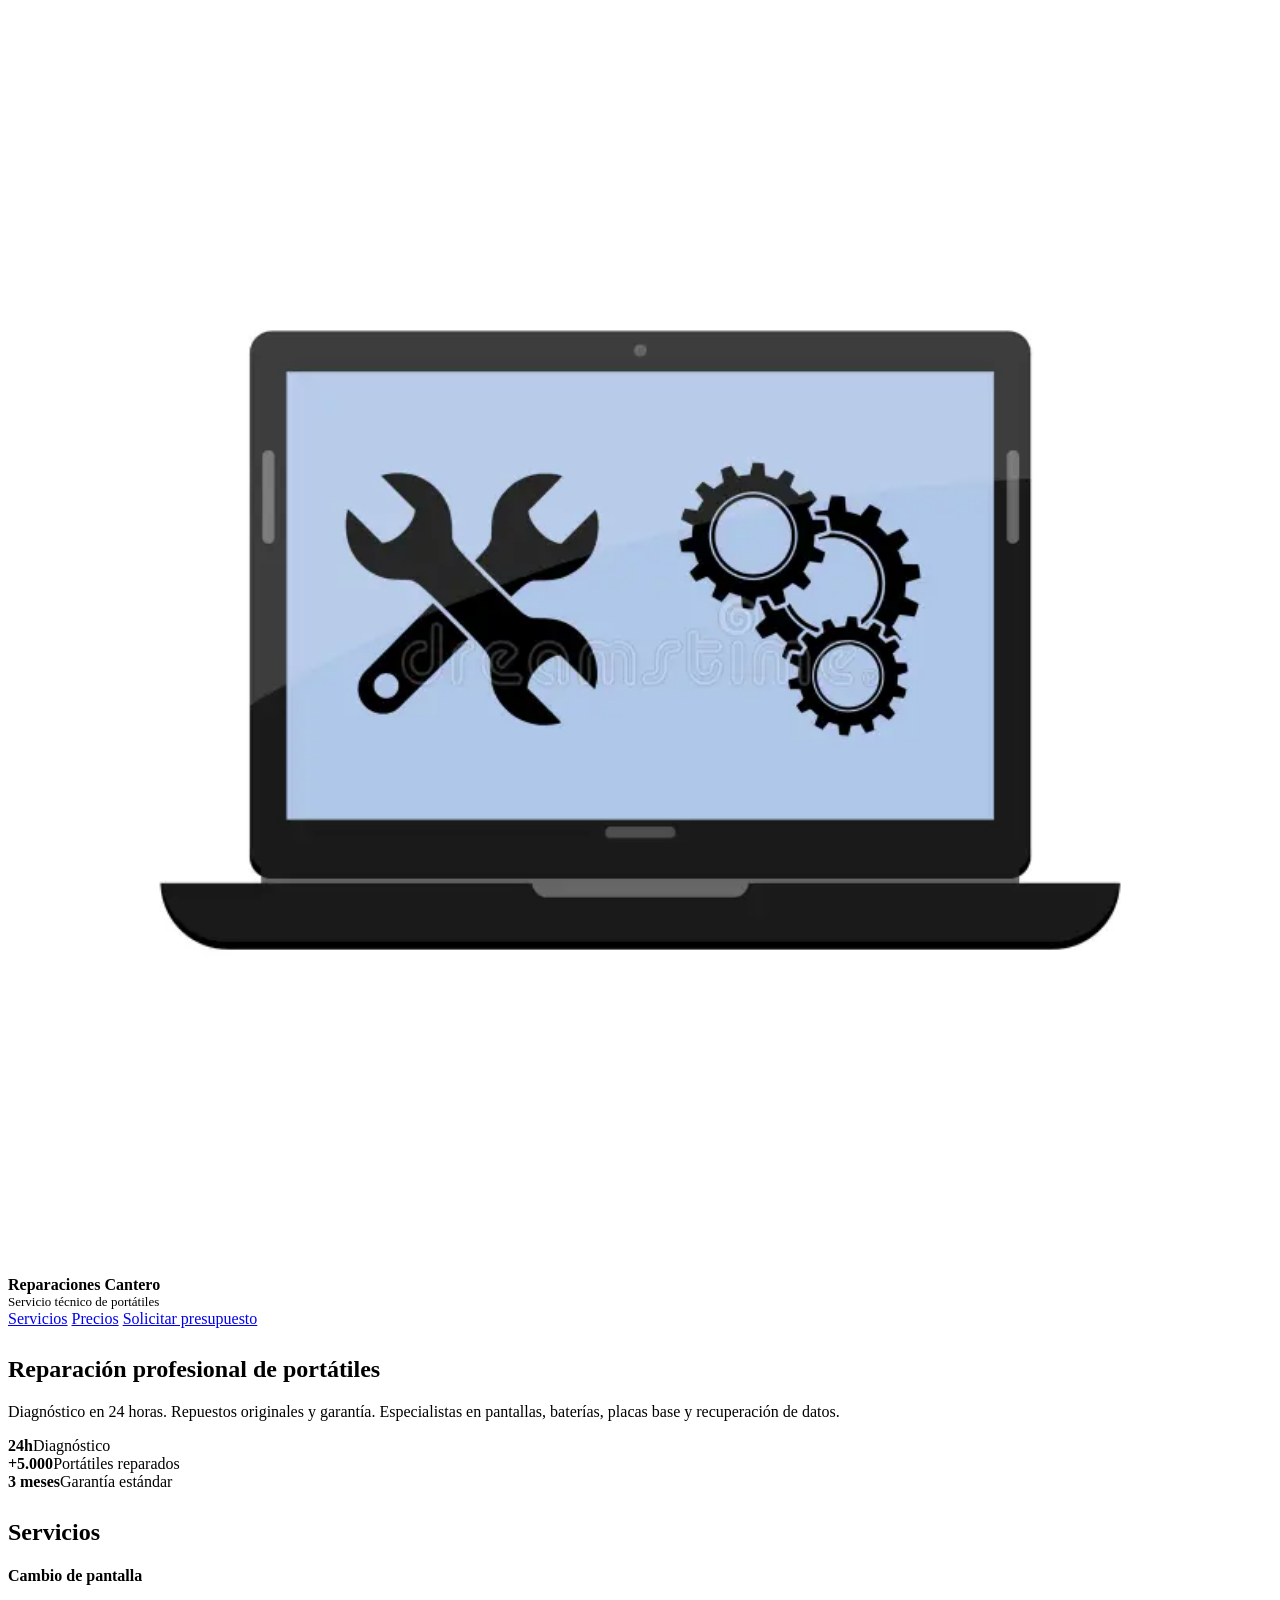
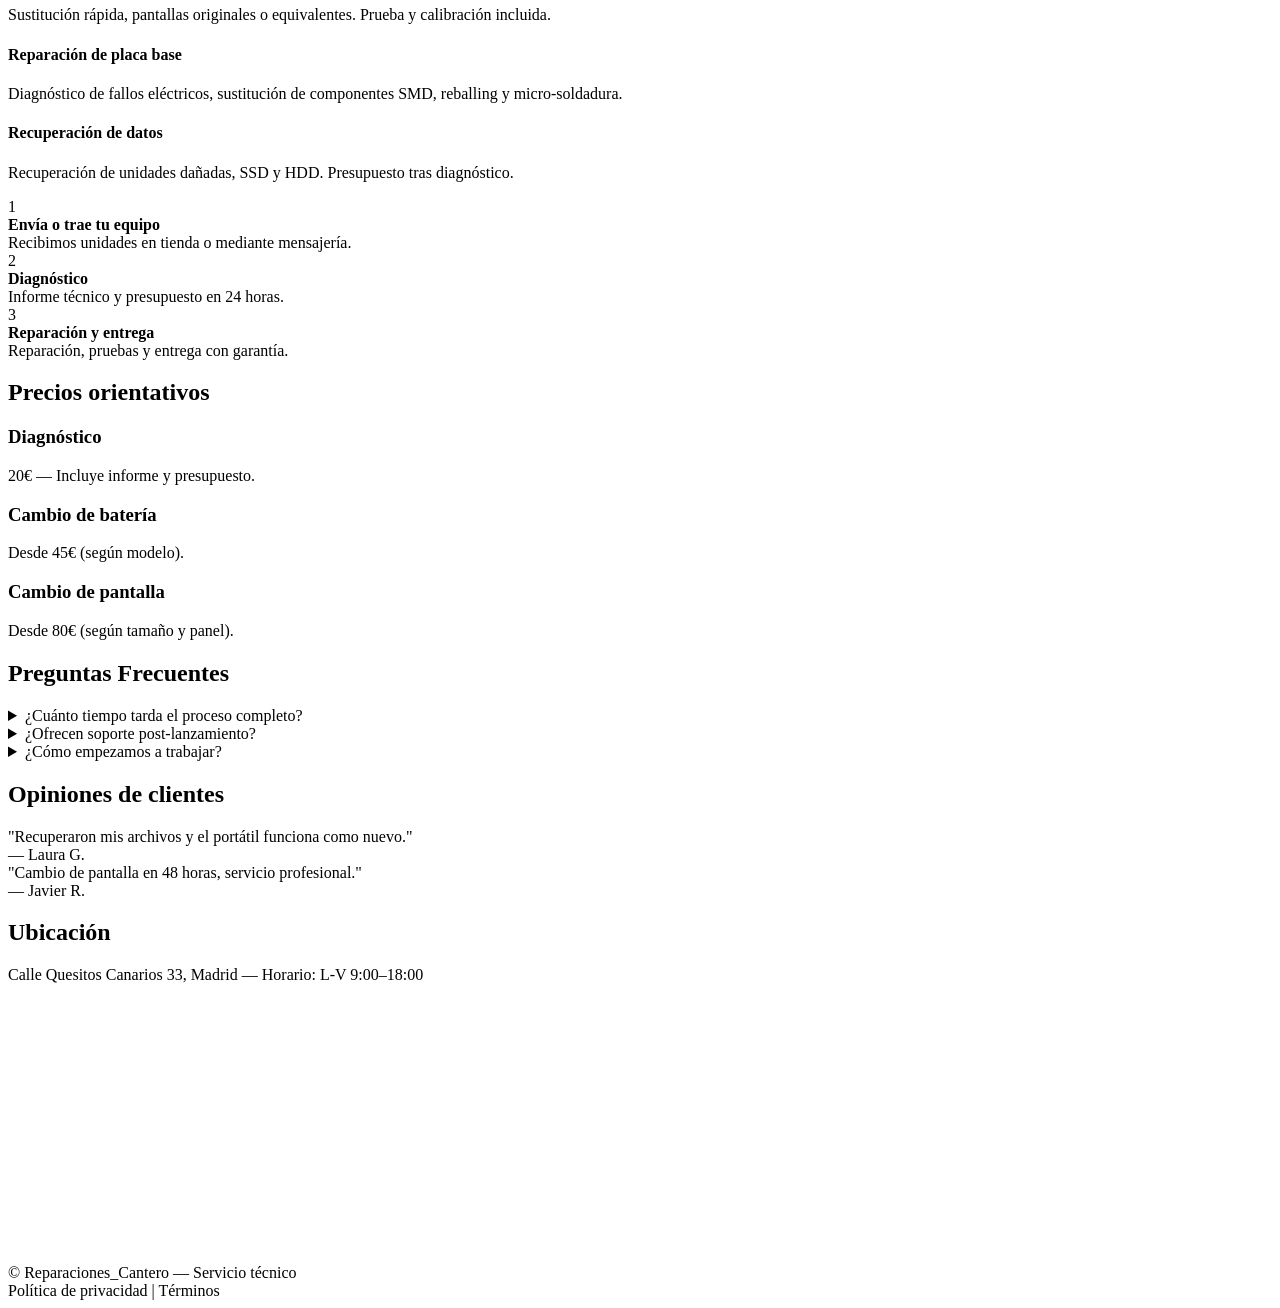
==== index.html @ b1fccd30 "Update index.html" ====
<!doctype html>
<html lang="es">
<head>
  <meta charset="utf-8">
  <meta name="viewport" content="width=device-width, initial-scale=1">

  <title>Reparación de Portátiles — Servicio Técnico</title>
  <meta name="description" content="Reparación profesional de portátiles: diagnóstico rápido, cambio de pantallas, baterías, discos y recuperación de datos.">


  <link rel="stylesheet" href="css/styles.css">

</head>
<body>
<div class="container">
<header>
  <div class="brand">
    <div class="logo">
        <img src="imagenes/reparación-de-portátiles.ico" alt="Logo de Reparaciones Cantero" style="width: 100%; height: 100%; object-fit: cover;">
    </div>
<div>
<div style="font-weight:700">Reparaciones Cantero</div>
<div class="muted" style="font-size:13px">Servicio técnico de portátiles</div>
</div>
</div>
<nav>
  <a href="#servicios">Servicios</a>
  <a href="#precios">Precios</a>
  <a class="primary" href="presupuesto.html">Solicitar presupuesto</a>
</nav>
</header>

<section style="margin-top:28px">
<div class="card">
<h1>Reparación profesional de portátiles</h1>
<p class="lead">Diagnóstico en 24 horas. Repuestos originales y garantía. Especialistas en pantallas, baterías, placas base y recuperación de datos.</p>

<div class="stats">
<div class="stat"><b>24h</b><span class="muted">Diagnóstico</span></div>
<div class="stat"><b>+5.000</b><span class="muted">Portátiles reparados</span></div>
<div class="stat"><b>3 meses</b><span class="muted">Garantía estándar</span></div>
</div>
<section style="margin-top:28px">
<h2 id="servicios">Servicios</h2>

<div class="services">
<div class="service">
<h4>Cambio de pantalla</h4>
<p class="muted">Sustitución rápida, pantallas originales o equivalentes. Prueba y calibración incluida.</p>
</div>
<div class="service">
<h4>Reparación de placa base</h4>
<p class="muted">Diagnóstico de fallos eléctricos, sustitución de componentes SMD, reballing y micro-soldadura.</p>
</div>
<div class="service">
<h4>Recuperación de datos</h4>
<p class="muted">Recuperación de unidades dañadas, SSD y HDD. Presupuesto tras diagnóstico.</p>
</div>
</div>

<div class="process">
<div class="step"><div class="num">1</div><div><b>Envía o trae tu equipo</b><div class="muted">Recibimos unidades en tienda o mediante mensajería.</div></div></div>
<div class="step"><div class="num">2</div><div><b>Diagnóstico</b><div class="muted">Informe técnico y presupuesto en 24 horas.</div></div></div>
<div class="step"><div class="num">3</div><div><b>Reparación y entrega</b><div class="muted">Reparación, pruebas y entrega con garantía.</div></div></div>
</div>

</div>
</section>

<section class="card" style="margin-top:18px">
<h2 id="precios">Precios orientativos</h2>
<div class="pricing">
<div class="price">
<h3>Diagnóstico</h3>
<div class="muted">20€ — Incluye informe y presupuesto.</div>
</div>
<div class="price">
<h3>Cambio de batería</h3>
<div class="muted">Desde 45€ (según modelo).</div>
</div>
<div class="price">
<h3>Cambio de pantalla</h3>
<div class="muted">Desde 80€ (según tamaño y panel).</div>
</div>
</div>
</section>

<section class="testimonials">
  <section class="faq-section">
    <div class="faq">
      <h2>Preguntas Frecuentes</h2>
      
      <div class="faq-grid">
        <details>
          <summary>¿Cuánto tiempo tarda el proceso completo?</summary>
          <div class="content">
            <p>Dependiendo de la complejidad, solemos entregar en un plazo de 2 a 4 semanas.</p>
          </div>
        </details>
  
        <details>
          <summary>¿Ofrecen soporte post-lanzamiento?</summary>
          <div class="content">
            <p>Sí, incluimos 30 días de soporte técnico gratuito para tu tranquilidad.</p>
          </div>
        </details>
  
        <details>
          <summary>¿Cómo empezamos a trabajar?</summary>
          <div class="content">
            <p>Solo tienes que rellenar el formulario de arriba y nos pondremos en contacto contigo en menos de 24 horas.</p>
          </div>
        </details>
      </div>
    </div>
  </section>

<div class="card">
<h2>Opiniones de clientes</h2>
<div class="item">"Recuperaron mis archivos y el portátil funciona como nuevo." <div class="muted">— Laura G.</div></div>
<div class="item">"Cambio de pantalla en 48 horas, servicio profesional." <div class="muted">— Javier R.</div></div>
</div>
</section>

<section class="card" style="margin-top:18px">
<h2>Ubicación</h2>
<p class="muted">Calle Quesitos Canarios 33, Madrid — Horario: L-V 9:00–18:00</p>
<div style="border-radius:10px;overflow:hidden;margin-top:10px">
<iframe title="mapa" src="https://www.google.com/maps/embed?pb=!1m18!1m12!1m3!1d3037.616616422791!2d-3.703790!3d40.416775!2m3!1f0!2f0!3f0!3m2!1i1024!2i768!4f13.1!3m3!1m2!1s0x0%3A0x0!2zNDDCsDI1JzAwLjQiTiAzwrA0MicyMC4xIlc!5e0!3m2!1ses!2ses!4v1620000000000!5m2!1ses!2ses" style="width:100%;height:260px;border:0" allowfullscreen="" loading="lazy"></iframe>
</div>
</section>

<footer>
<div>© Reparaciones_Cantero — Servicio técnico</div>
<div class="muted">Política de privacidad | Términos</div>
</footer>

</div>
</body>
</html>
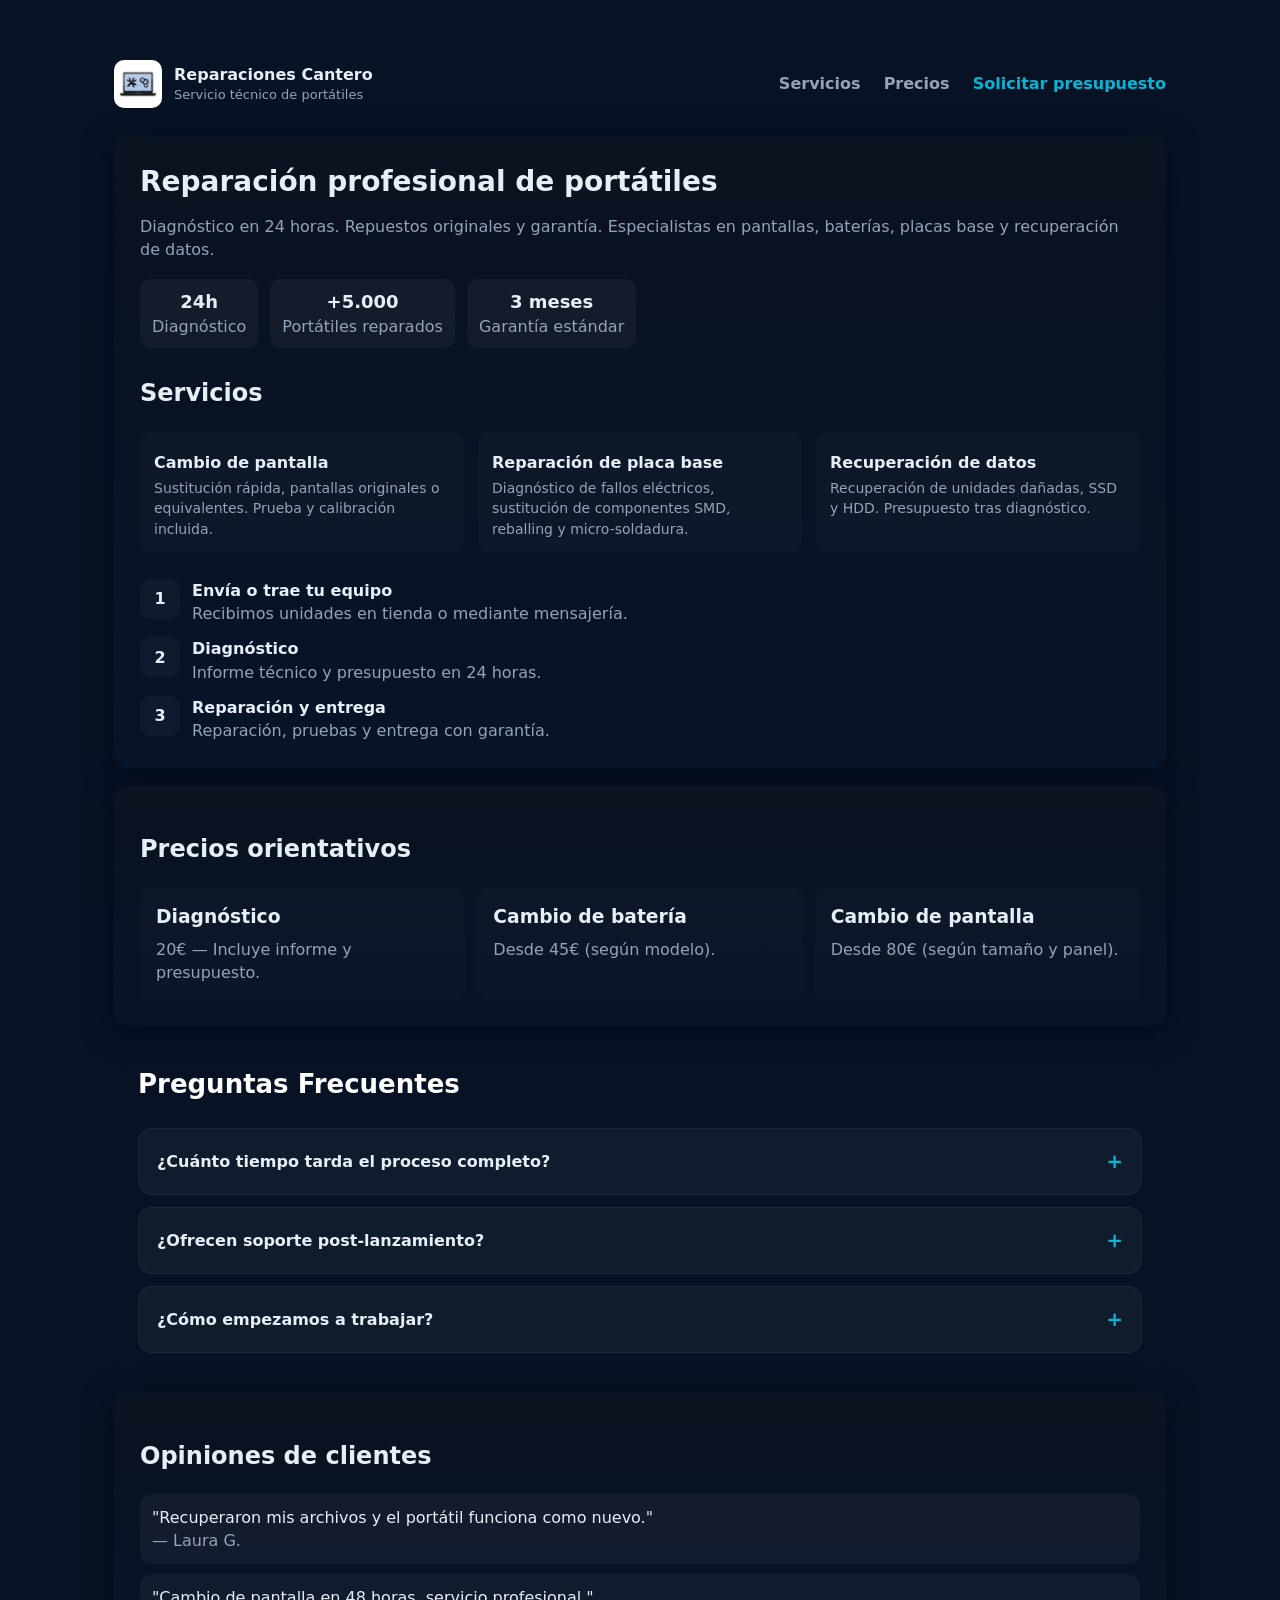
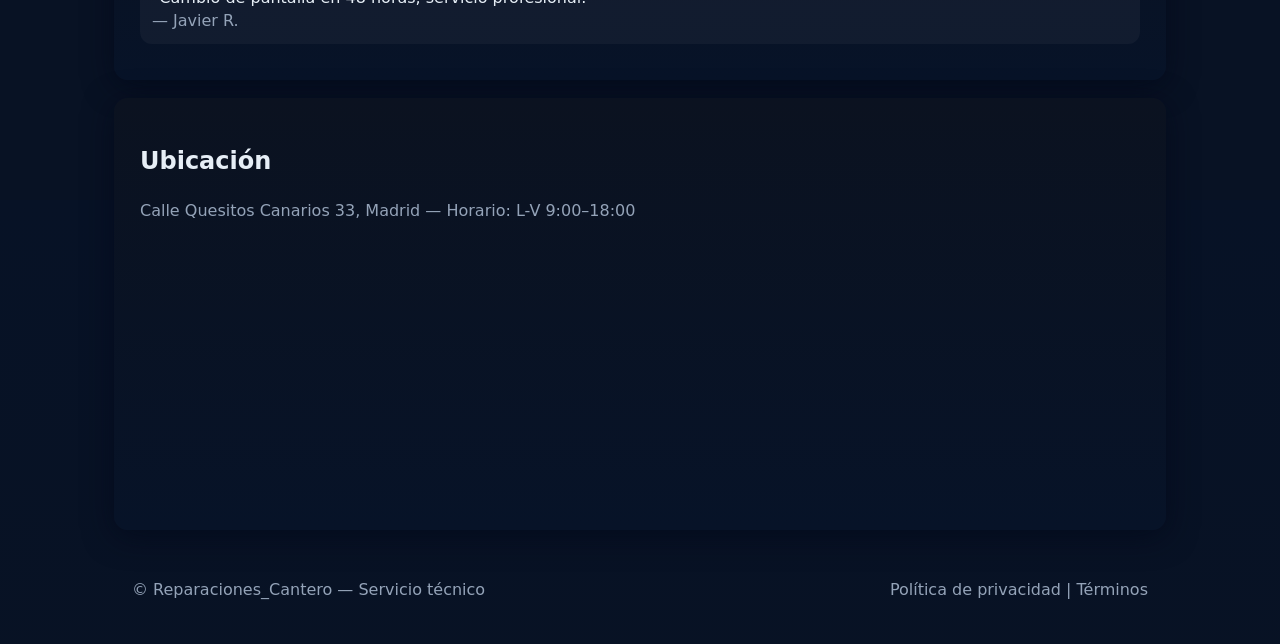
==== commit 746d414e: "Fix HTML formatting and structure" ====
--- a/index.html
+++ b/index.html
@@ -8,7 +8,7 @@
   <meta name="description" content="Reparación profesional de portátiles: diagnóstico rápido, cambio de pantallas, baterías, discos y recuperación de datos.">
 
 
-  <link rel="stylesheet" href="css/styles.css">
+  <link rel="stylesheet" href="styles.css">
 
 </head>
 <body>
@@ -139,3 +139,4 @@
 </body>
 </html>
 
+
--- a/styles.css
+++ b/styles.css
@@ -0,0 +1,329 @@
+:root{
+  --bg:#0f1724;
+  --card:#0b1220;
+  --accent:#06b6d4;
+  --muted:#94a3b8;
+  --glass: rgba(255,255,255,0.04);
+  --max-w:1100px;
+  --radius:14px;
+
+  font-family: 'Inter', system-ui, -apple-system, 'Segoe UI', Roboto, 'Helvetica Neue', Arial;
+}
+
+*{
+  box-sizing:border-box;
+}
+
+html, body{
+  height:100%;
+}
+
+body{
+  margin:0;
+  background:linear-gradient(180deg,#071226 0%, #081224 60%);
+  color:#e6eef6;
+  line-height:1.45;
+}
+
+.container{
+  max-width:var(--max-w);
+  margin:36px auto;
+  padding:24px;
+}
+
+header{
+  display:flex;
+  align-items:center;
+  justify-content:space-between;
+  gap:18px;
+}
+
+.brand{
+  display:flex;
+  align-items:center;
+  gap:12px;
+}
+
+.logo {
+  width: 48px;
+  height: 48px;
+  border-radius: 10px;
+  background: var(--glass);
+  display: block;
+  overflow: hidden;
+}
+
+nav a{
+  color:var(--muted);
+  text-decoration:none;
+  margin-left:18px;
+  font-weight:600;
+}
+
+nav a.primary{
+  color:var(--accent);
+}
+
+.hero{
+  display:grid;
+  grid-template-columns:1fr 420px;
+  gap:28px;
+  align-items:center;
+  margin-top:28px;
+}
+
+.card{
+  background:linear-gradient(180deg,var(--card),#071328);
+  padding:26px;
+  border-radius:var(--radius);
+  box-shadow:0 6px 30px rgba(2,6,23,0.6);
+}
+
+h1{
+  margin:0 0 12px;
+  font-size:28px;
+}
+
+p.lead{
+  color:var(--muted);
+  margin:0 0 18px;
+}
+
+.stats{
+  display:flex;
+  gap:12px;
+  margin-top:18px;
+}
+
+.stat{
+  background:var(--glass);
+  padding:10px 12px;
+  border-radius:10px;
+  text-align:center;
+}
+
+.stat b{
+  display:block;
+  font-size:18px;
+}
+
+.services{
+  display:grid;
+  grid-template-columns:repeat(3,1fr);
+  gap:14px;
+  margin-top:18px;
+}
+
+.service{
+  padding:14px;
+  border-radius:12px;
+  background:rgba(255,255,255,0.02);
+}
+
+.service h4{
+  margin:6px 0 4px;
+}
+
+.service p{
+  color:var(--muted);
+  margin:0;
+  font-size:14px;
+}
+
+form input,
+form textarea,
+form select{
+  width:100%;
+  padding:10px;
+  border-radius:10px;
+  border:1px solid rgba(255,255,255,0.06);
+  background:transparent;
+  color:inherit;
+  margin-bottom:10px;
+}
+
+form button{
+  width:100%;
+  padding:12px;
+  border-radius:10px;
+  border:0;
+  background:var(--accent);
+  color:#042024;
+  font-weight:700;
+  cursor:pointer;
+  transition:0.2s ease;
+}
+
+form button:hover{
+  filter:brightness(1.1);
+}
+
+.process{
+  display:flex;
+  flex-direction:column;
+  gap:12px;
+  margin-top:26px;
+}
+
+.step{
+  display:flex;
+  gap:12px;
+  align-items:flex-start;
+}
+
+.step .num{
+  width:40px;
+  height:40px;
+  border-radius:10px;
+  background:rgba(255,255,255,0.03);
+  display:grid;
+  place-items:center;
+  font-weight:700;
+}
+
+.pricing{
+  display:grid;
+  grid-template-columns:repeat(3,1fr);
+  gap:12px;
+  margin-top:20px;
+}
+
+.price{
+  padding:16px;
+  border-radius:12px;
+  background:linear-gradient(180deg, rgba(255,255,255,0.02), rgba(255,255,255,0.01));
+}
+
+.price h3{
+  margin:0 0 8px;
+}
+
+.muted{
+  color:var(--muted);
+}
+
+.testimonials{
+  margin-top:20px;
+}
+
+.testimonials .item{
+  padding:12px;
+  border-radius:12px;
+  background:var(--glass);
+  margin-bottom:10px;
+}
+
+footer{
+  margin-top:30px;
+  padding:18px;
+  border-radius:12px;
+  background:transparent;
+  color:var(--muted);
+  display:flex;
+  justify-content:space-between;
+  align-items:center;
+}
+.faq-section {
+  max-width: var(--max-w);
+  margin: 40px auto;
+  padding: 0 24px;
+}
+
+.faq h2 {
+  margin-bottom: 24px;
+  font-size: 26px;
+  color: #ffffff;
+}
+
+.faq-grid {
+  display: flex;
+  flex-direction: column;
+  gap: 12px;
+}
+
+details {
+  background: var(--glass);
+  border-radius: var(--radius);
+  border: 1px solid rgba(255, 255, 255, 0.05);
+  transition: 0.3s ease;
+}
+
+details[open] {
+  border-color: var(--accent);
+}
+
+summary {
+  padding: 18px;
+  font-weight: 600;
+  cursor: pointer;
+  display: flex;
+  justify-content: space-between;
+  align-items: center;
+  list-style: none;
+}
+
+summary::after {
+  content: '+';
+  color: var(--accent);
+  font-size: 20px;
+}
+
+details[open] summary::after {
+  content: '−';
+}
+
+.content {
+  padding: 0 18px 18px;
+  color: var(--muted);
+  line-height: 1.6;
+}
+@media (max-width:980px){
+  .hero{
+    grid-template-columns:1fr;
+  }
+  .services{
+    grid-template-columns:repeat(2,1fr);
+  }
+  .pricing{
+    grid-template-columns:repeat(2,1fr);
+  }
+}
+
+@media (max-width:600px){
+  nav{
+    display:none;
+  }
+  .services{
+    grid-template-columns:1fr;
+  }
+  .pricing{
+    grid-template-columns:1fr;
+  }
+  .container{
+    padding:16px;
+    margin:18px;
+  }
+}
+
+form select {
+  color: #ffffff !important;
+  background-color: rgba(255, 255, 255, 0.05);
+  border: 1px solid rgba(255, 255, 255, 0.1);
+  padding: 12px;
+  border-radius: 10px;
+  width: 100%;
+  appearance: none;
+  background-image: url("data:image/svg+xml,%3Csvg xmlns='http://www.w3.org/2000/svg' width='24' height='24' viewBox='0 0 24 24' fill='none' stroke='%2306b6d4' stroke-width='2' stroke-linecap='round' stroke-linejoin='round'%3E%3Cpolyline points='6 9 12 15 18 9'%3E%3C/polyline%3E%3C/svg%3E");
+  background-repeat: no-repeat;
+  background-position: right 12px center;
+  background-size: 16px;
+}
+
+form select option {
+  background-color: #0b1220;
+  color: #ffffff;
+}
+
+form select option:disabled {
+  color: #64748b;
+}
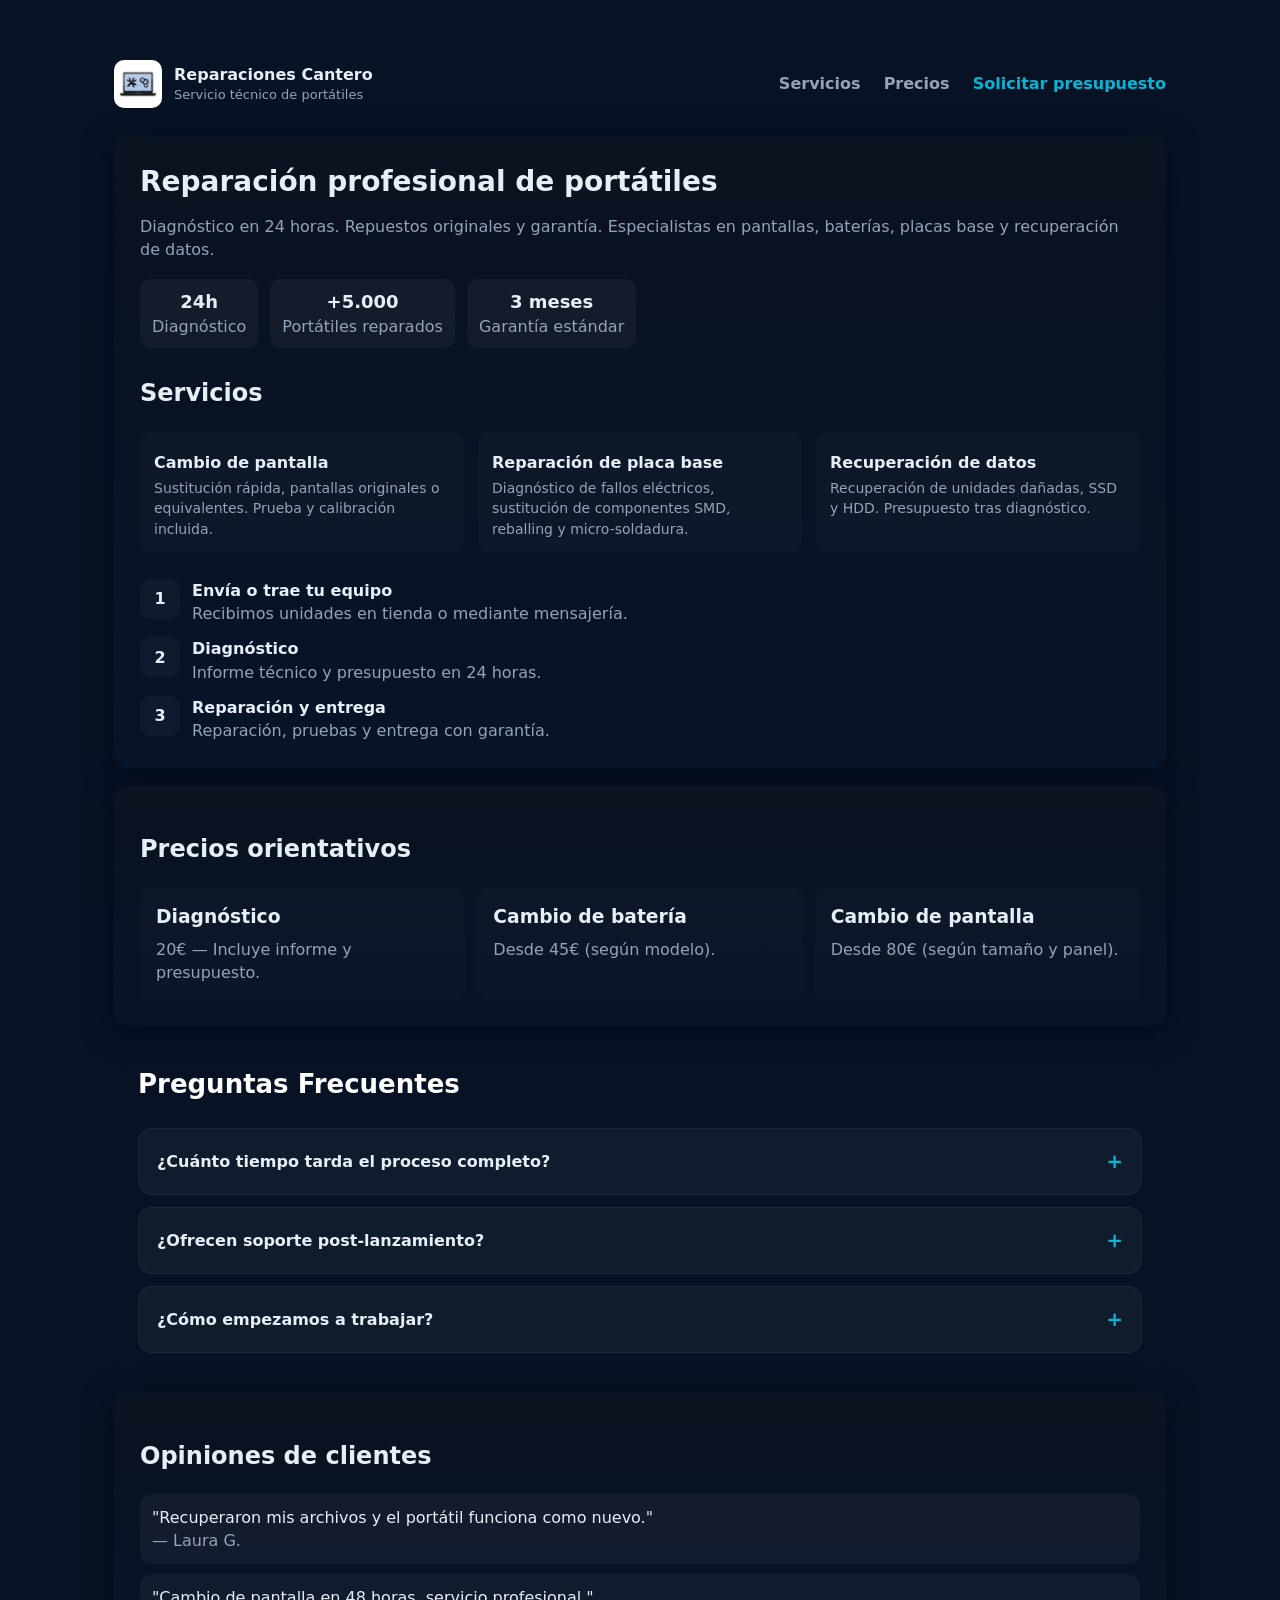
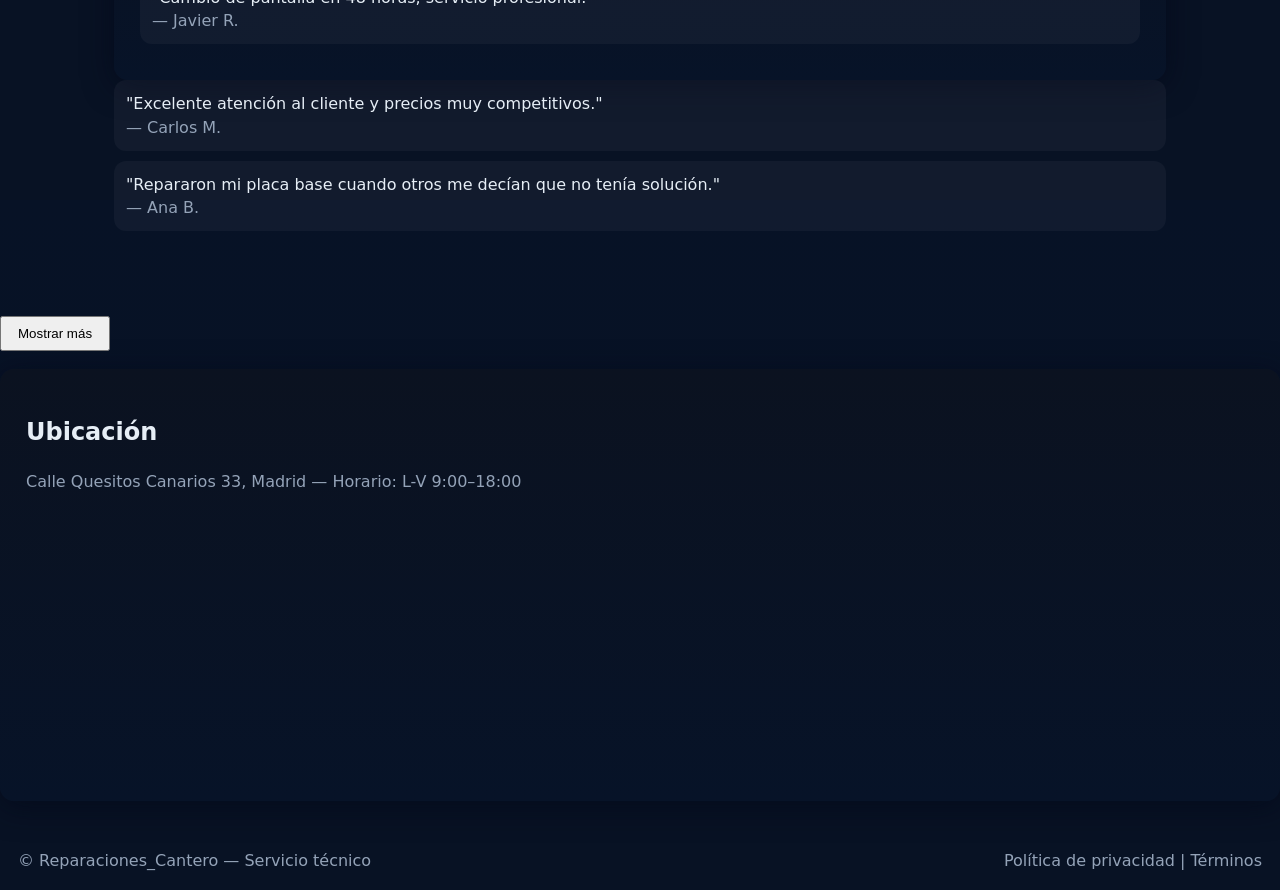
==== commit 6e4b3ac4: "Update index.html" ====
--- a/index.html
+++ b/index.html
@@ -120,6 +120,12 @@
 <div class="item">"Recuperaron mis archivos y el portátil funciona como nuevo." <div class="muted">— Laura G.</div></div>
 <div class="item">"Cambio de pantalla en 48 horas, servicio profesional." <div class="muted">— Javier R.</div></div>
 </div>
+<div class="item hidden">"Excelente atención al cliente y precios muy competitivos." <div class="muted">— Carlos M.</div></div>
+  <div class="item hidden">"Repararon mi placa base cuando otros me decían que no tenía solución." <div class="muted">— Ana B.</div></div>
+</div>
+
+<button id="btn-mostrar-mas" class="secondary" style="margin-top: 15px; width: auto; padding: 8px 16px;">Mostrar más</button>
+</div>
 </section>
 
 <section class="card" style="margin-top:18px">
@@ -140,3 +146,4 @@
 </html>
 
 
+
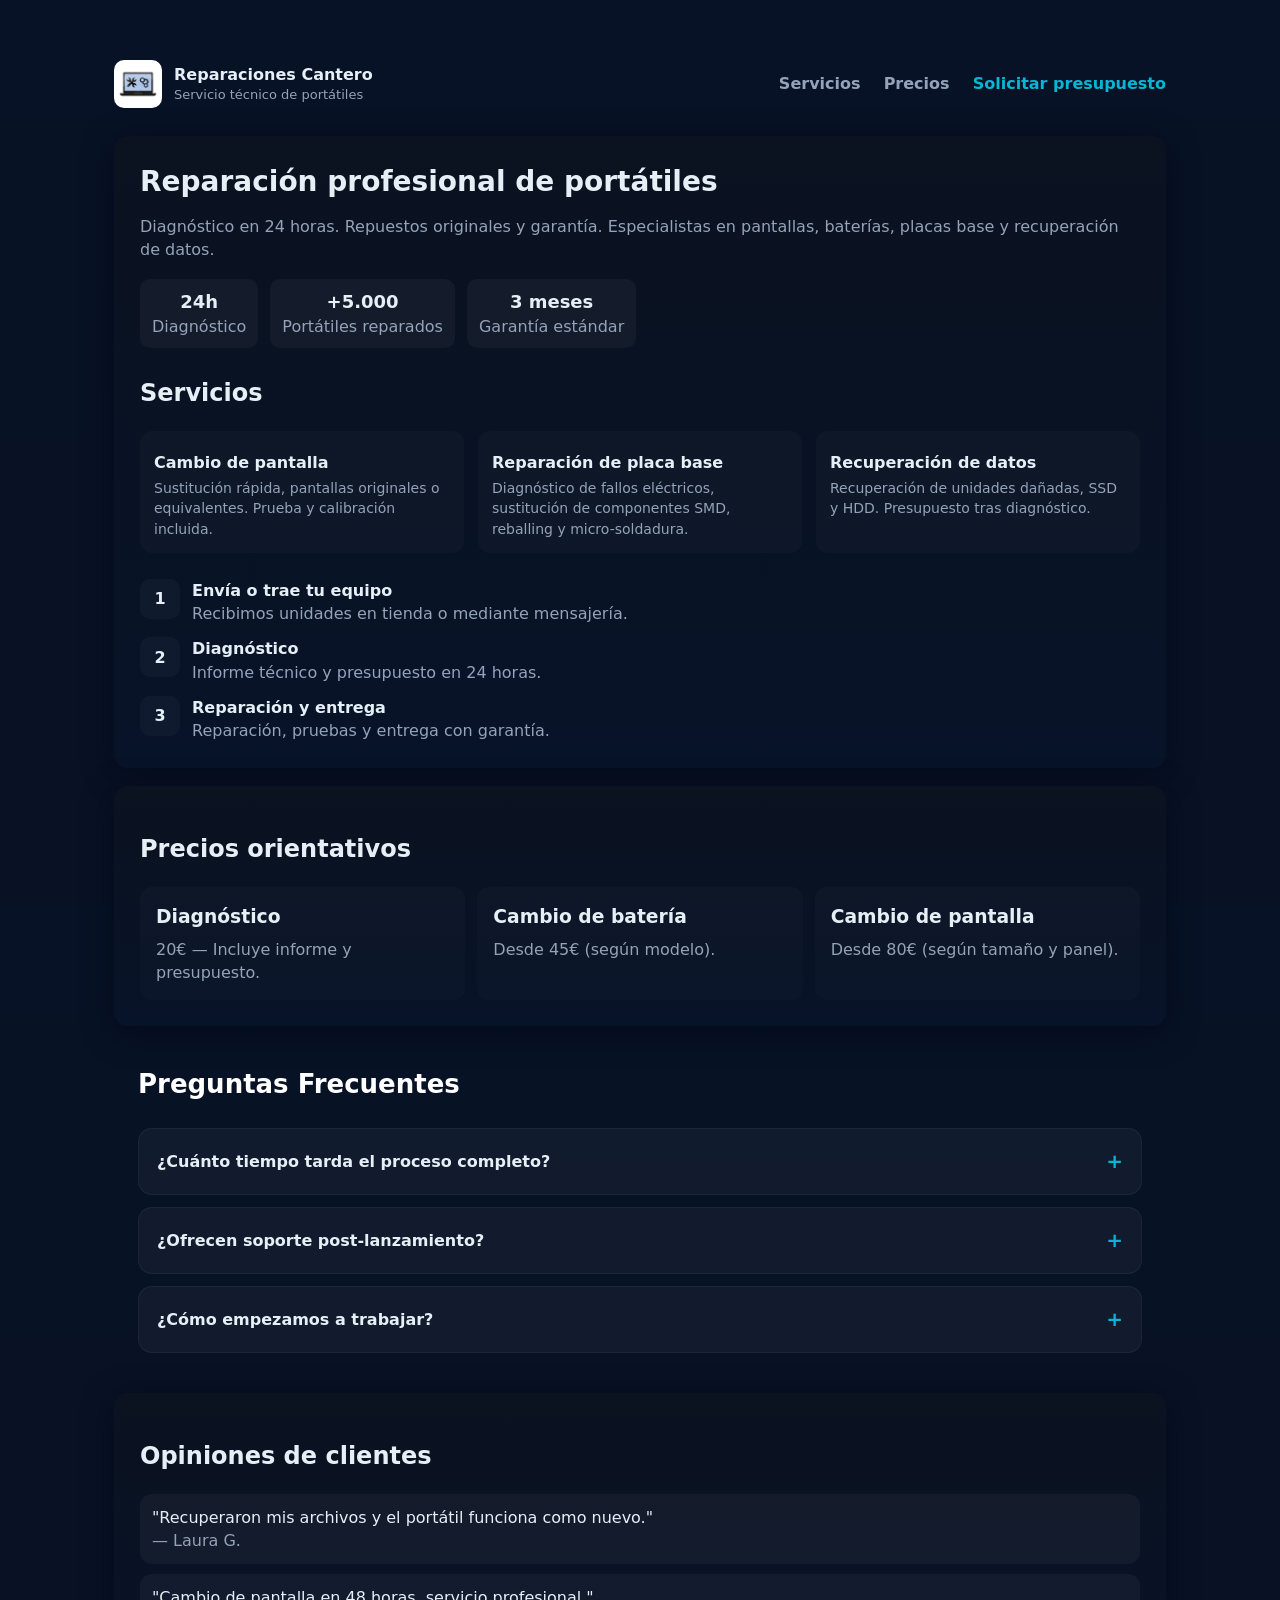
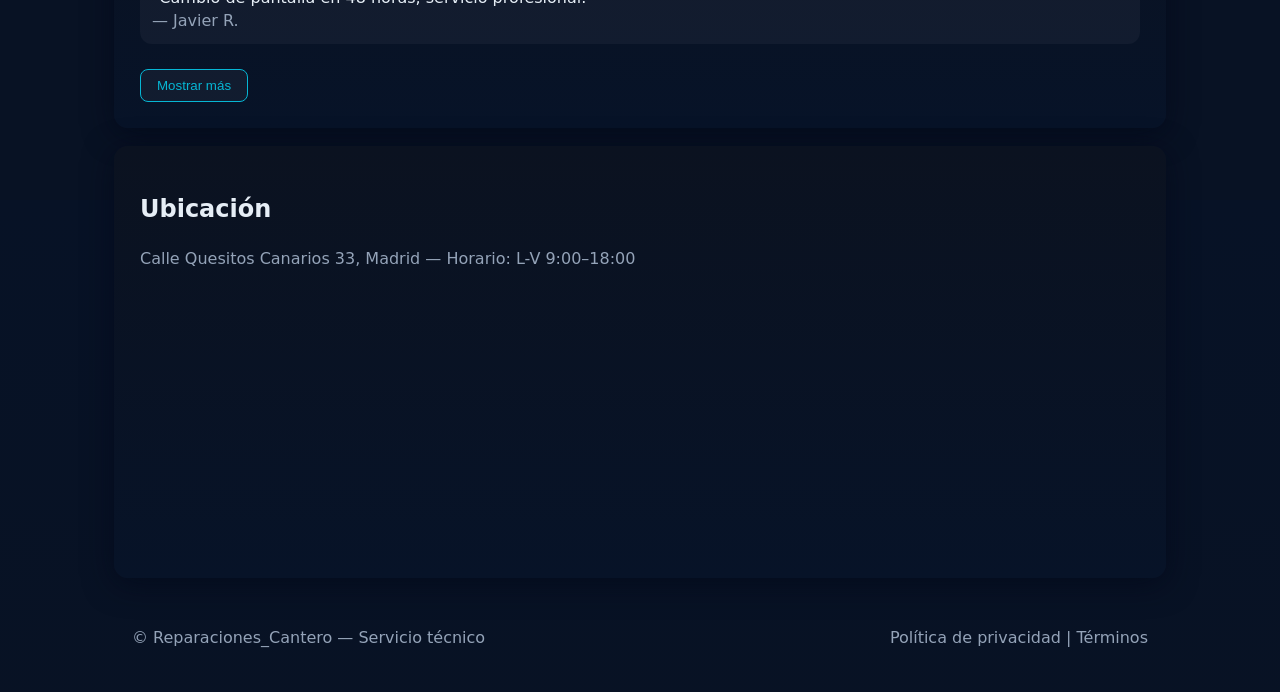
==== commit eb28371d: "Update index.html" ====
--- a/index.html
+++ b/index.html
@@ -119,13 +119,8 @@
 <h2>Opiniones de clientes</h2>
 <div class="item">"Recuperaron mis archivos y el portátil funciona como nuevo." <div class="muted">— Laura G.</div></div>
 <div class="item">"Cambio de pantalla en 48 horas, servicio profesional." <div class="muted">— Javier R.</div></div>
-</div>
-<div class="item hidden">"Excelente atención al cliente y precios muy competitivos." <div class="muted">— Carlos M.</div></div>
-  <div class="item hidden">"Repararon mi placa base cuando otros me decían que no tenía solución." <div class="muted">— Ana B.</div></div>
-</div>
 
 <button id="btn-mostrar-mas" class="secondary" style="margin-top: 15px; width: auto; padding: 8px 16px;">Mostrar más</button>
-</div>
 </section>
 
 <section class="card" style="margin-top:18px">
@@ -147,3 +142,4 @@
 
 
 
+
--- a/styles.css
+++ b/styles.css
@@ -327,3 +327,24 @@
 form select option:disabled {
   color: #64748b;
 }
+
+
+
+.item.hidden {
+  display: none;
+}
+
+
+button.secondary {
+  background: var(--glass);
+  border: 1px solid var(--accent);
+  color: var(--accent);
+  cursor: pointer;
+  border-radius: 8px;
+  transition: all 0.2s;
+}
+
+button.secondary:hover {
+  background: var(--accent);
+  color: #042024;
+}
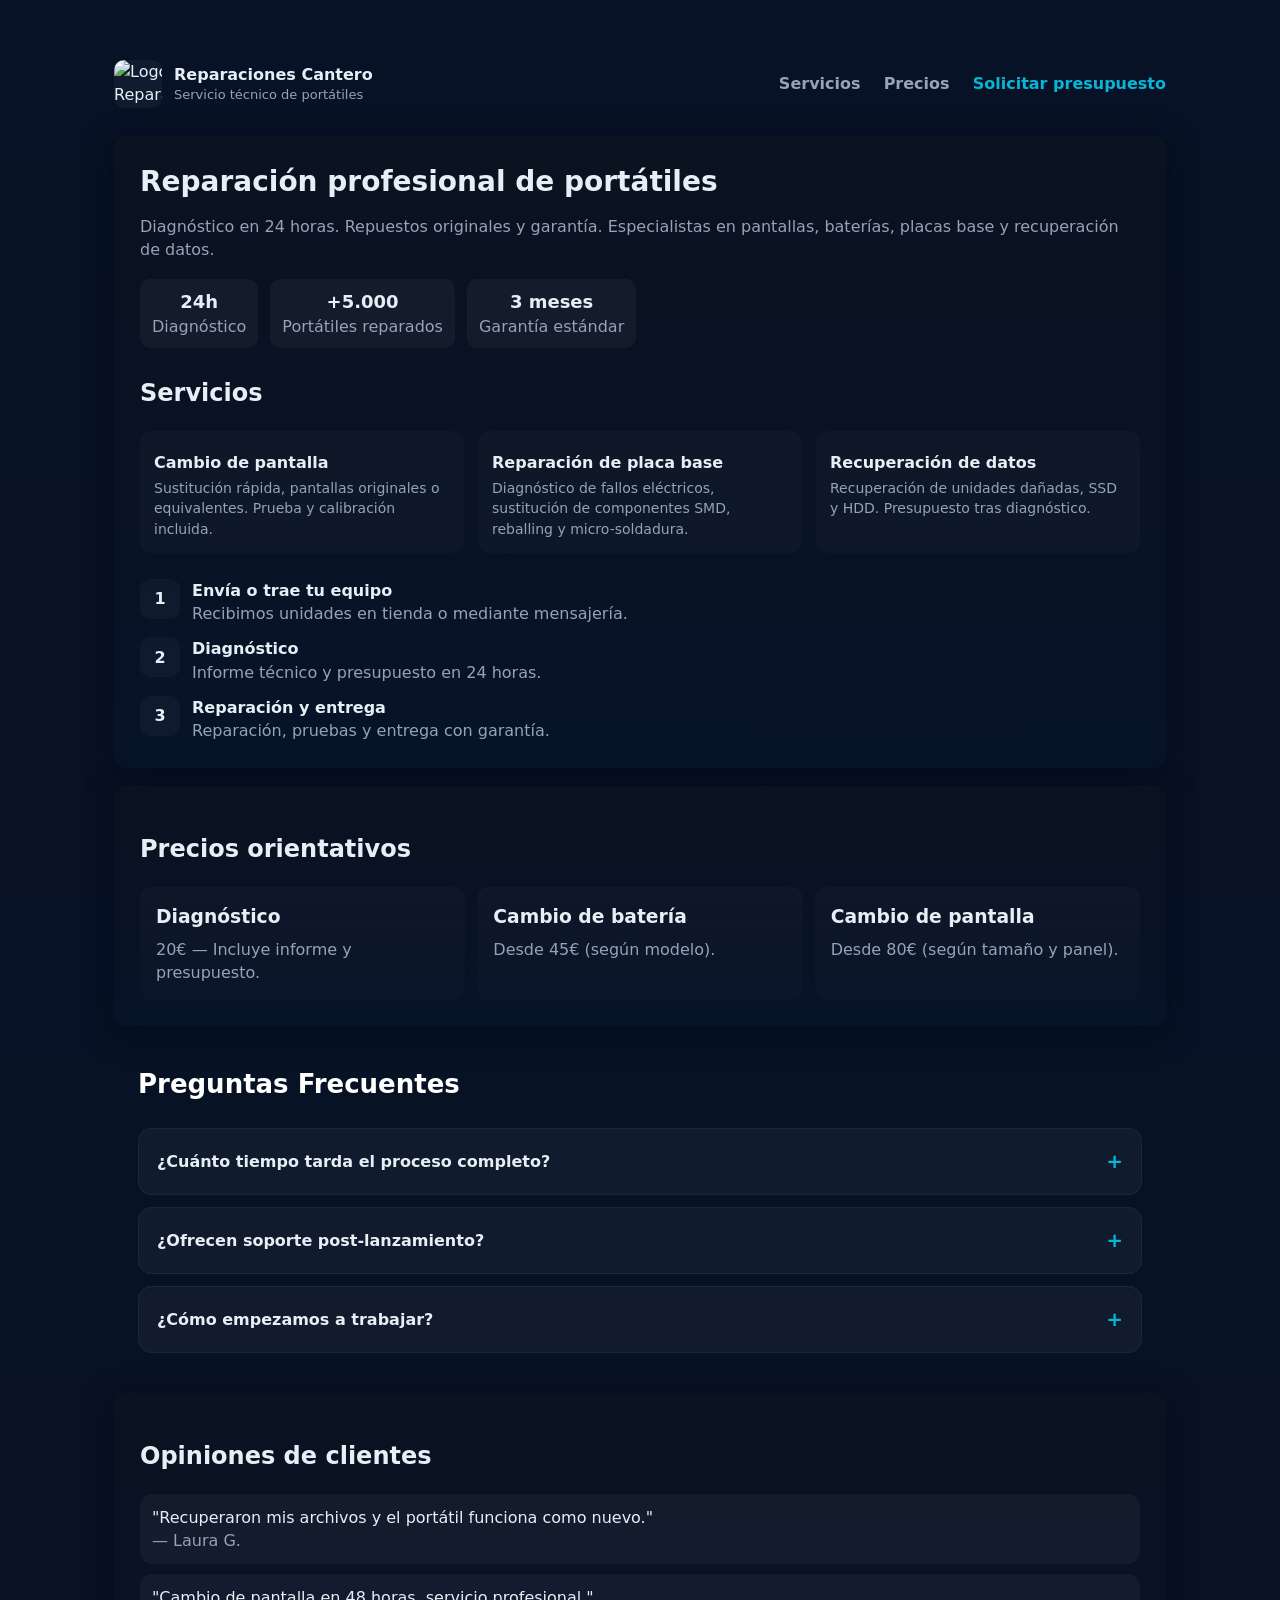
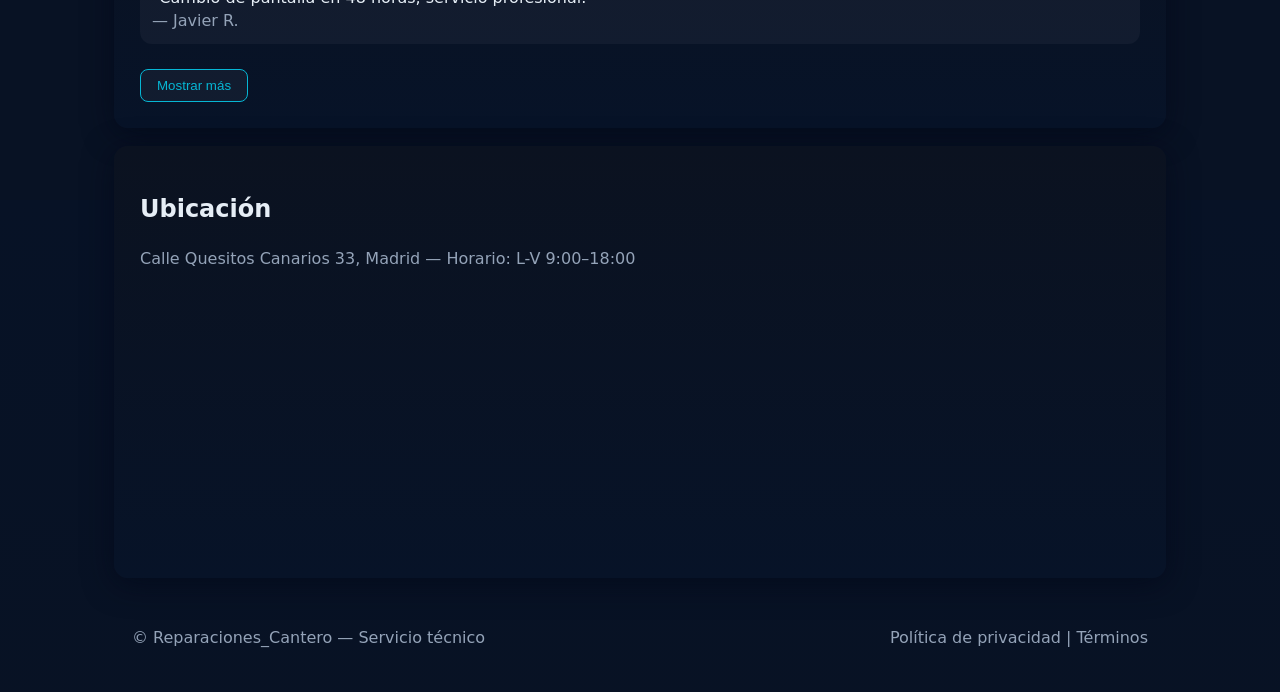
==== commit ce6d108c: "Fix HTML encoding issues in index.html" ====
--- a/index.html
+++ b/index.html
@@ -16,7 +16,7 @@
 <header>
   <div class="brand">
     <div class="logo">
-        <img src="imagenes/reparación-de-portátiles.ico" alt="Logo de Reparaciones Cantero" style="width: 100%; height: 100%; object-fit: cover;">
+        <img src="reparación-de-portátiles.ico" alt="Logo de Reparaciones Cantero" style="width: 100%; height: 100%; object-fit: cover;">
     </div>
 <div>
 <div style="font-weight:700">Reparaciones Cantero</div>
--- a/styles.css
+++ b/styles.css
@@ -330,11 +330,6 @@
 
 
 
-.item.hidden {
-  display: none;
-}
-
-
 button.secondary {
   background: var(--glass);
   border: 1px solid var(--accent);
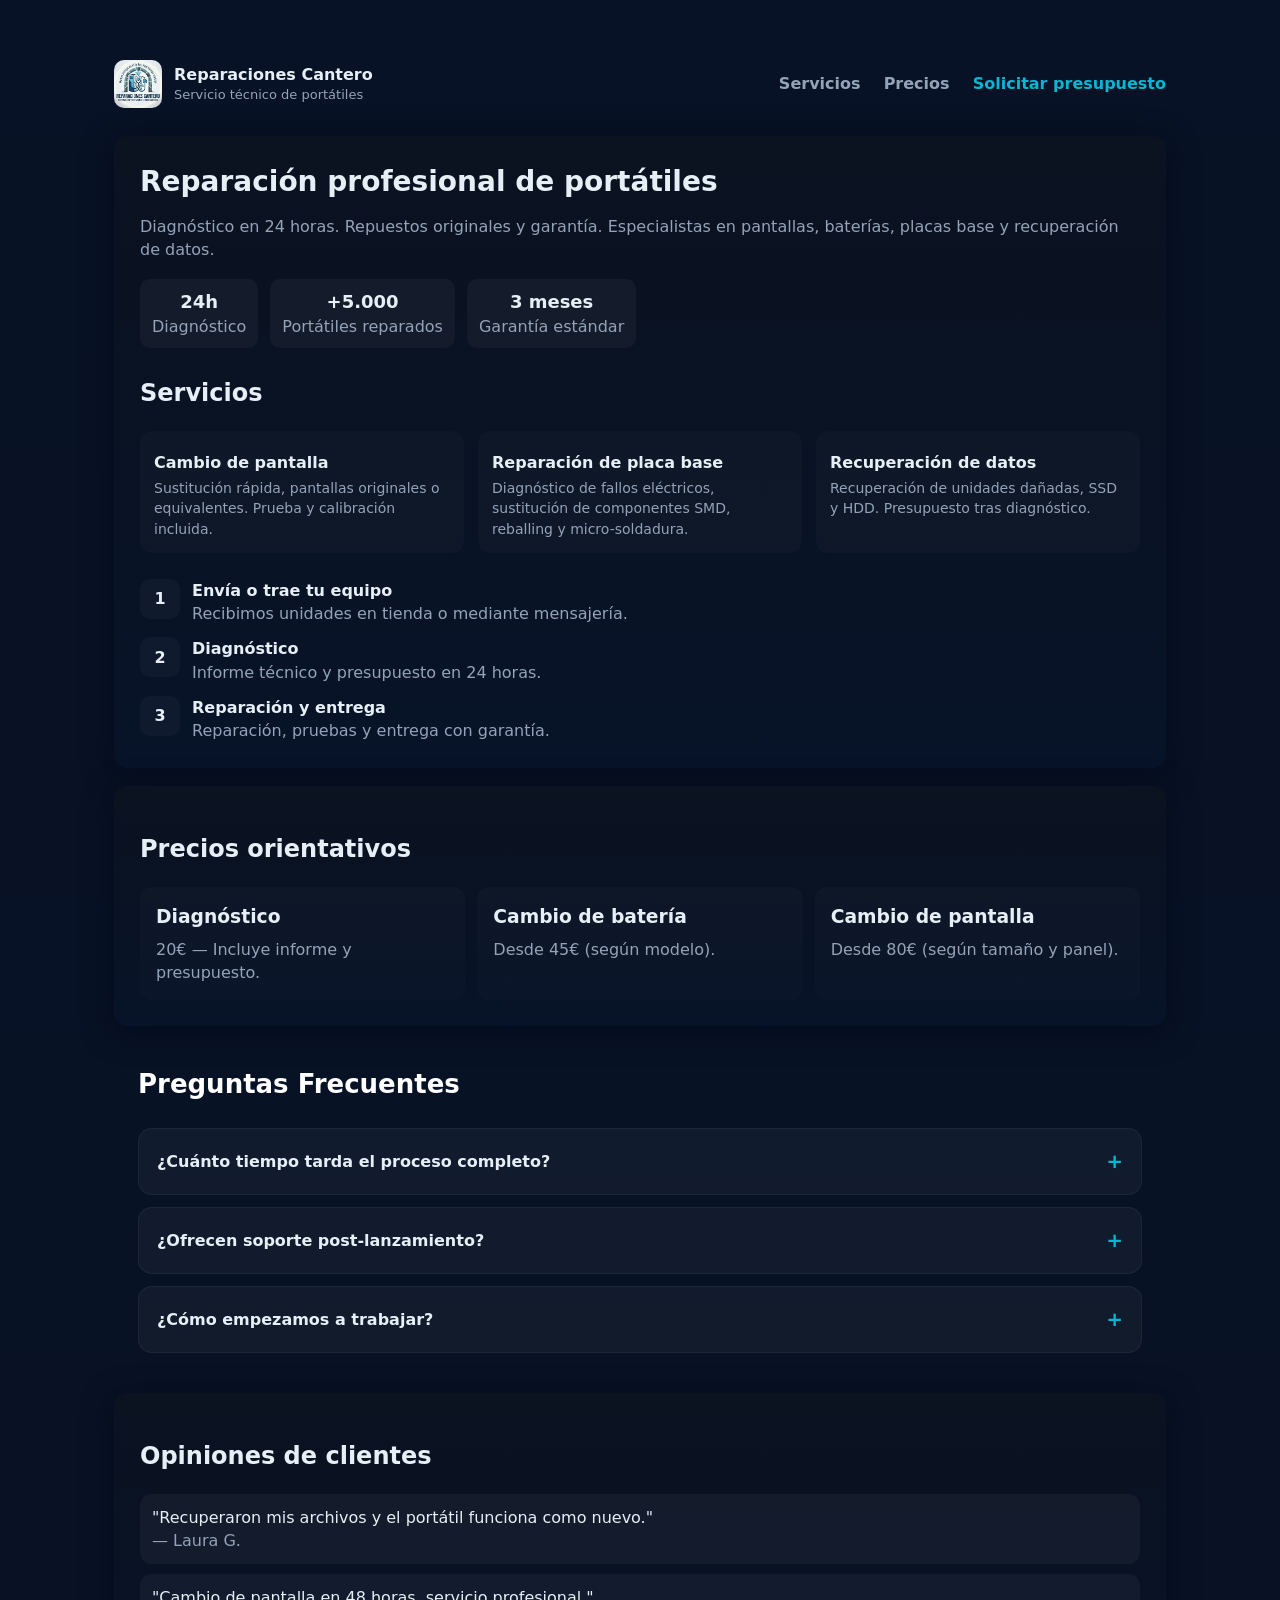
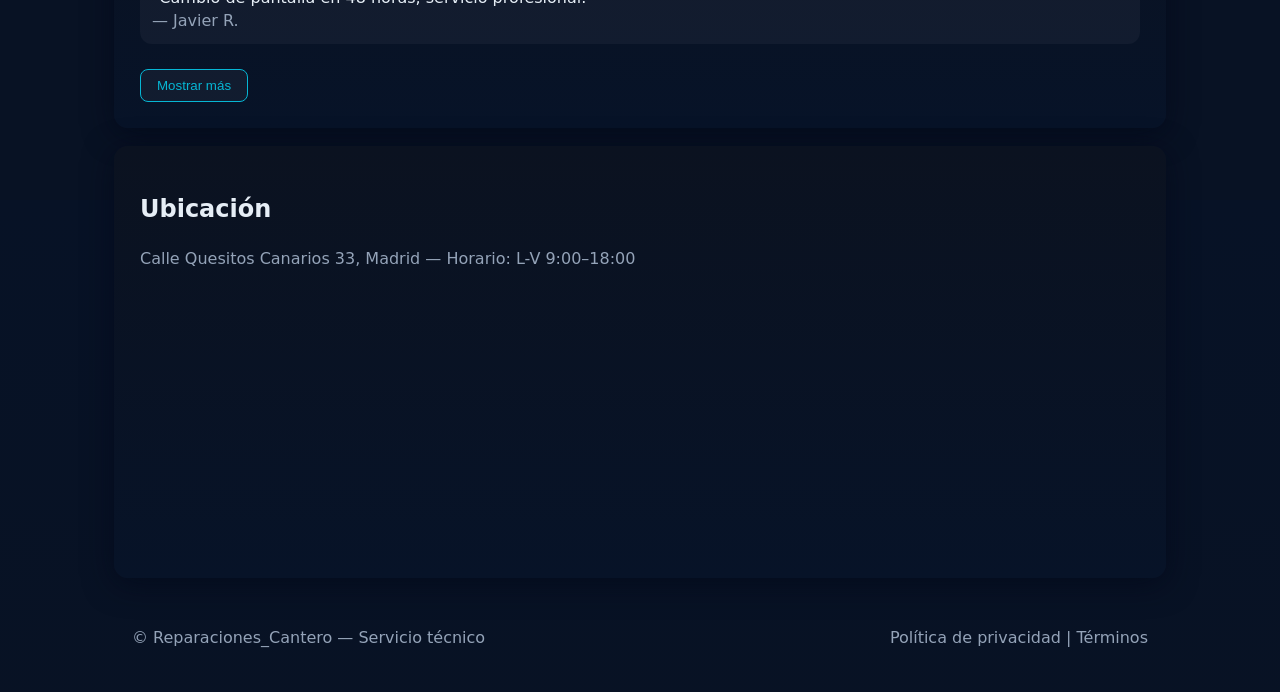
==== commit 71e2905c: "Update index.html" ====
--- a/index.html
+++ b/index.html
@@ -16,7 +16,7 @@
 <header>
   <div class="brand">
     <div class="logo">
-        <img src="reparación-de-portátiles.ico" alt="Logo de Reparaciones Cantero" style="width: 100%; height: 100%; object-fit: cover;">
+        <img src="reparación-de-portátiles.ico.png" alt="Logo de Reparaciones Cantero" style="width: 100%; height: 100%; object-fit: cover;">
     </div>
 <div>
 <div style="font-weight:700">Reparaciones Cantero</div>
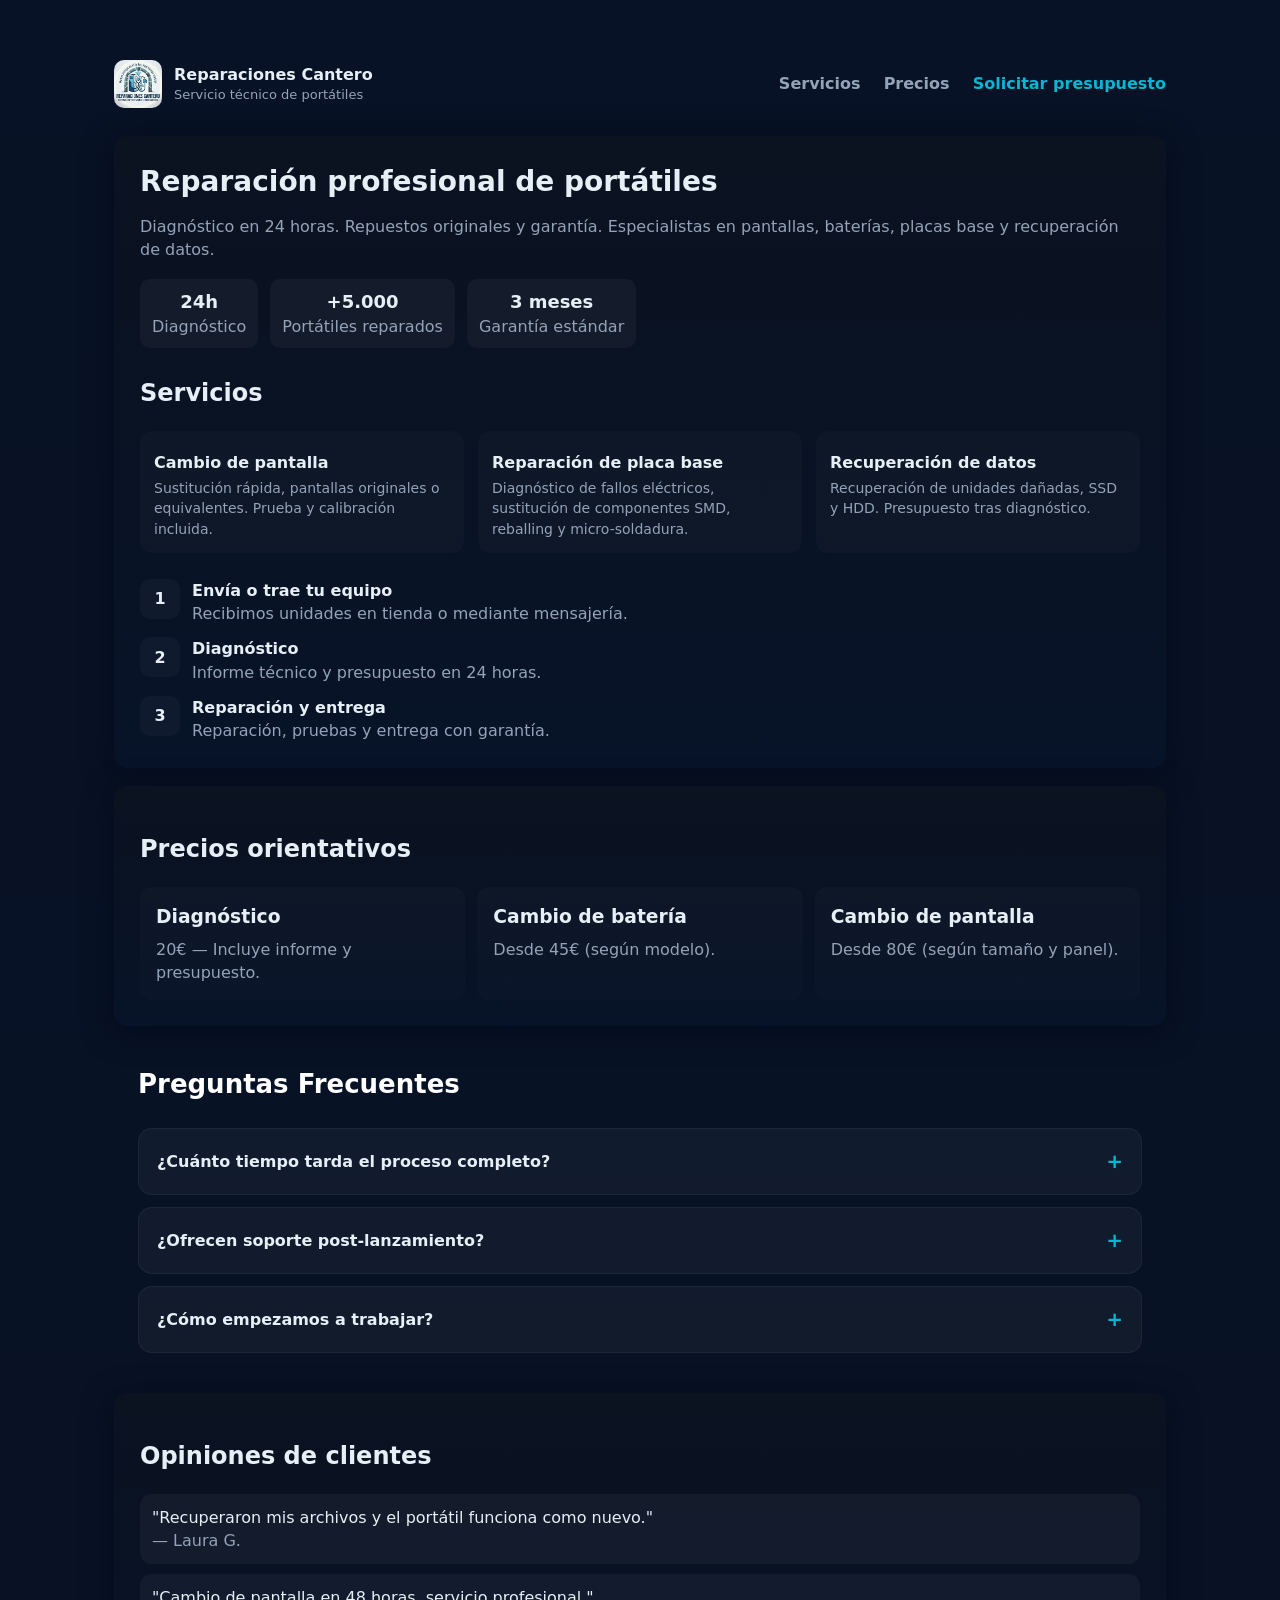
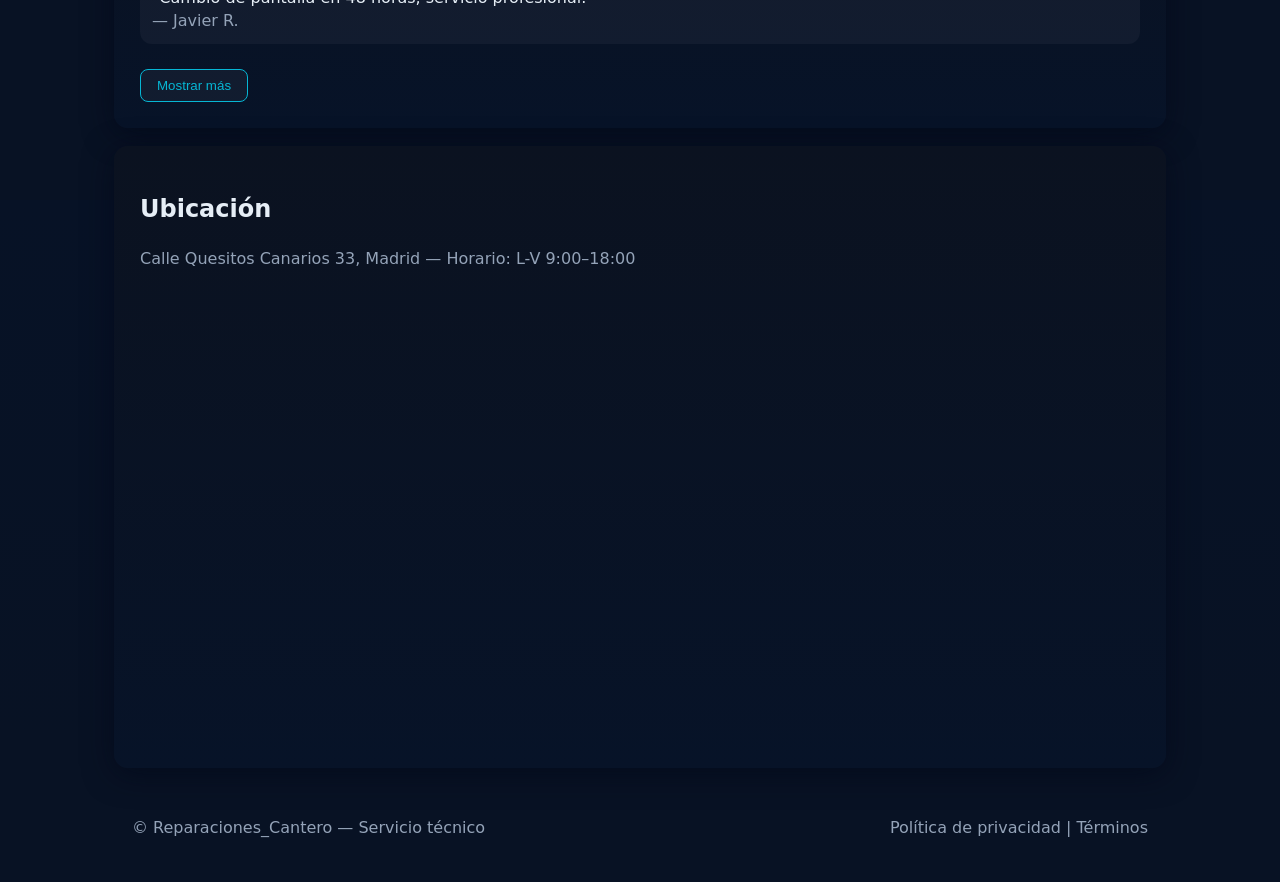
==== commit e5714065: "Update index.html" ====
--- a/index.html
+++ b/index.html
@@ -127,7 +127,7 @@
 <h2>Ubicación</h2>
 <p class="muted">Calle Quesitos Canarios 33, Madrid — Horario: L-V 9:00–18:00</p>
 <div style="border-radius:10px;overflow:hidden;margin-top:10px">
-<iframe title="mapa" src="https://www.google.com/maps/embed?pb=!1m18!1m12!1m3!1d3037.616616422791!2d-3.703790!3d40.416775!2m3!1f0!2f0!3f0!3m2!1i1024!2i768!4f13.1!3m3!1m2!1s0x0%3A0x0!2zNDDCsDI1JzAwLjQiTiAzwrA0MicyMC4xIlc!5e0!3m2!1ses!2ses!4v1620000000000!5m2!1ses!2ses" style="width:100%;height:260px;border:0" allowfullscreen="" loading="lazy"></iframe>
+<iframe title="mapa" src="https://www.google.com/maps/embed?pb=!1m18!1m12!1m3!1d3038.961002240647!2d-3.631721234358311!3d40.3875569173261!2m3!1f0!2f0!3f0!3m2!1i1024!2i768!4f13.1!3m3!1m2!1s0xd4225a61b56d635%3A0x73b158a02dfc6ab2!2sIES%20Palomeras-Vallecas!5e0!3m2!1ses!2ses!4v1777287102239!5m2!1ses!2ses" width="600" height="450" style="border:0;" allowfullscreen="" loading="lazy" referrerpolicy="no-referrer-when-downgrade"></iframe>
 </div>
 </section>
 
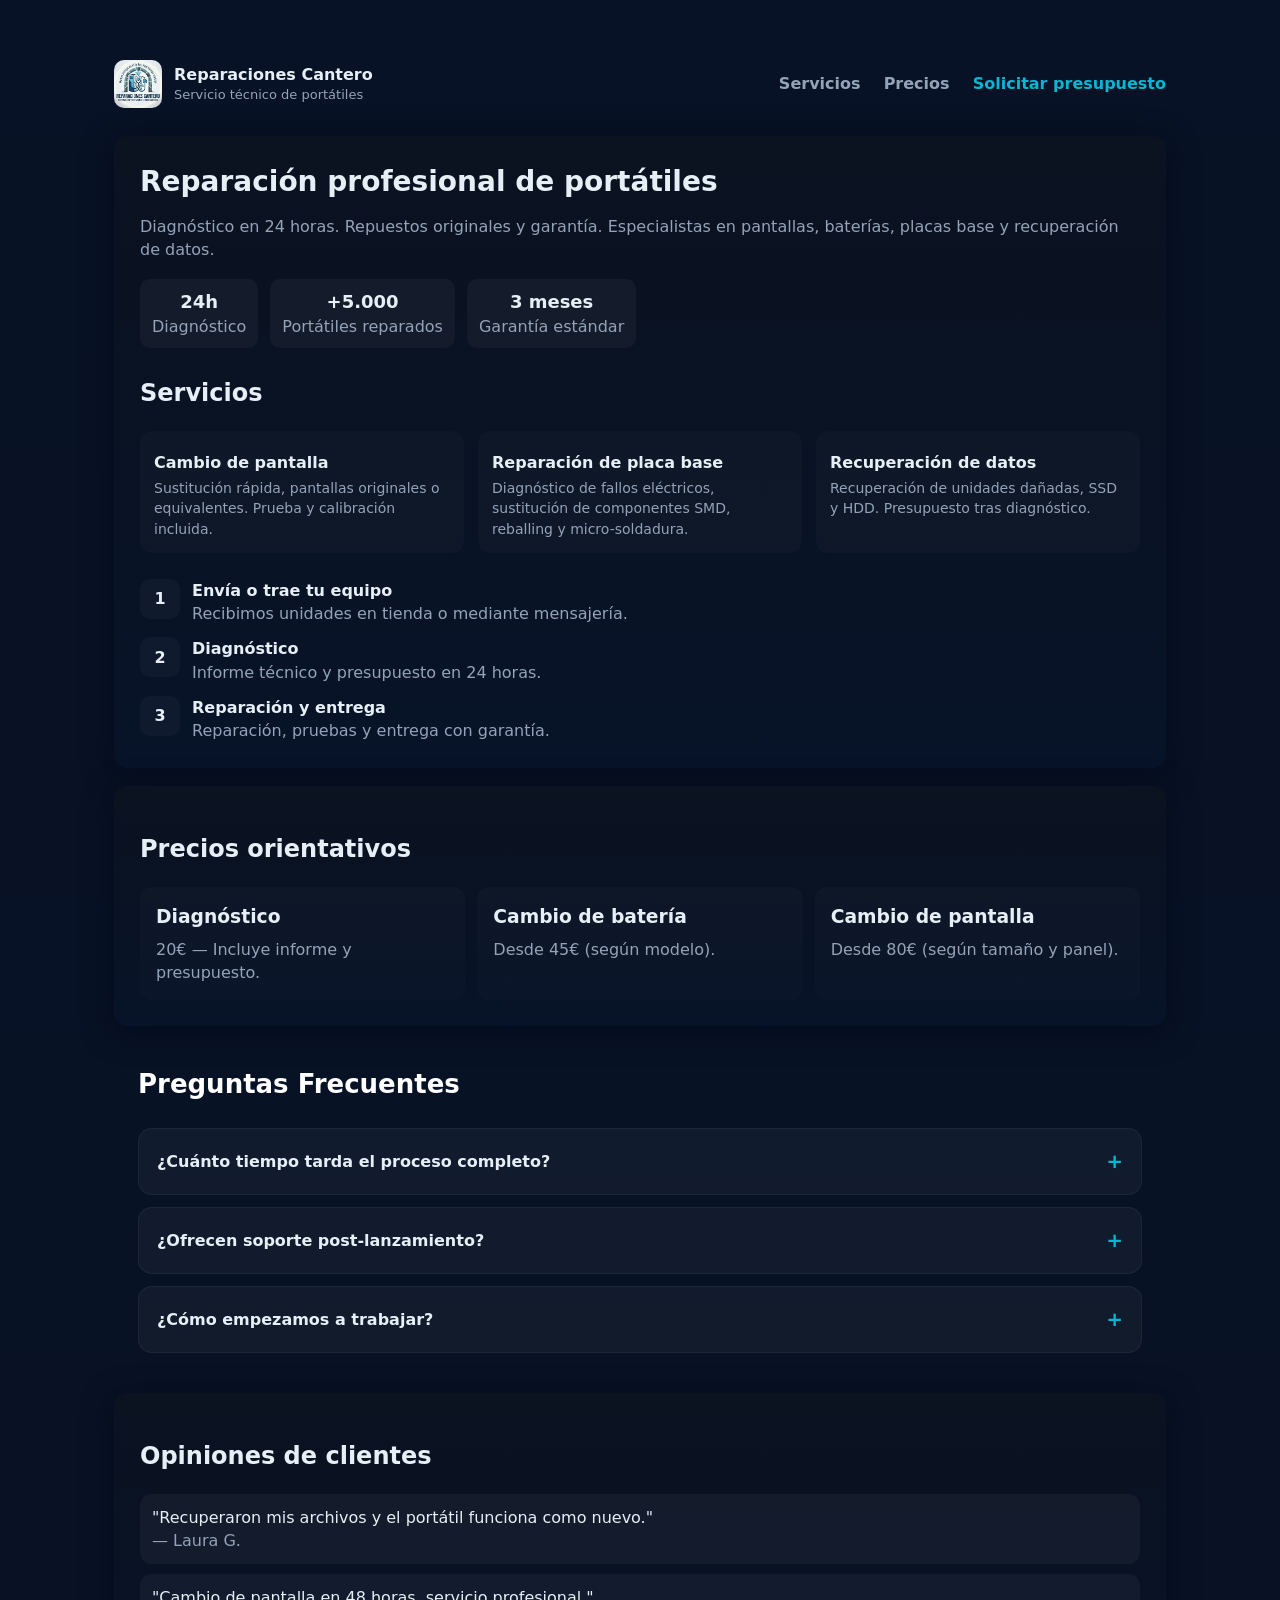
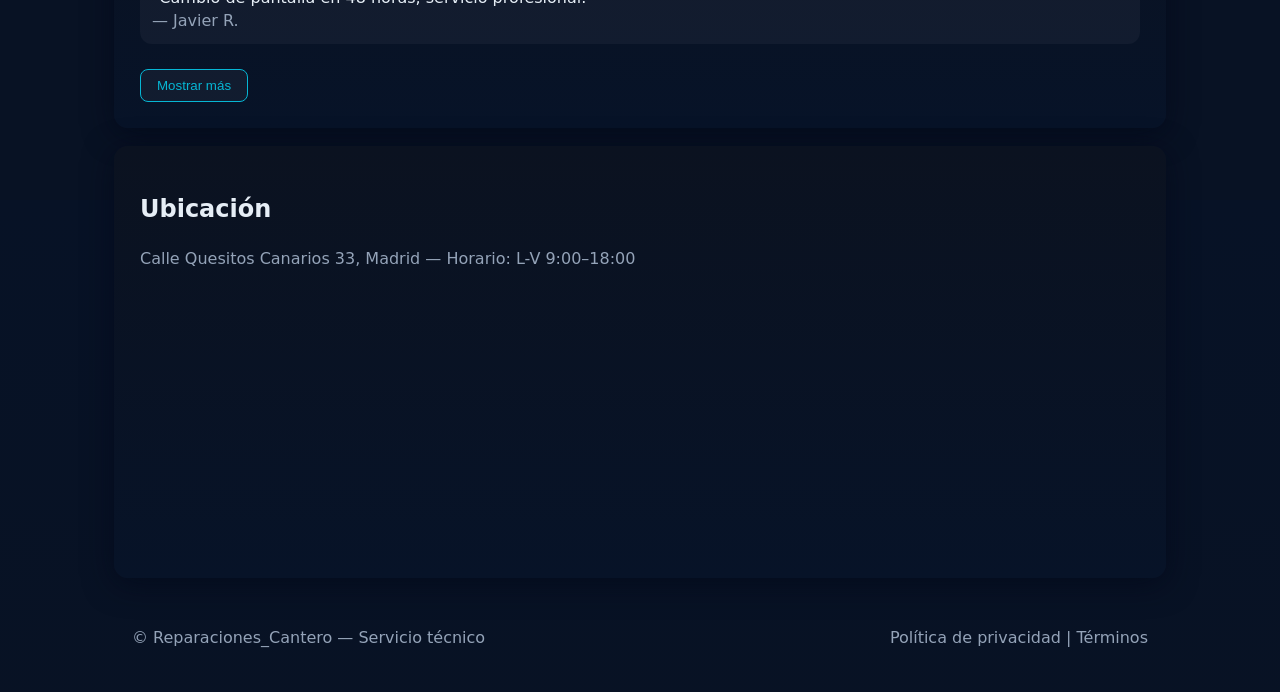
==== commit df28ade1: "Update index.html" ====
--- a/index.html
+++ b/index.html
@@ -127,7 +127,7 @@
 <h2>Ubicación</h2>
 <p class="muted">Calle Quesitos Canarios 33, Madrid — Horario: L-V 9:00–18:00</p>
 <div style="border-radius:10px;overflow:hidden;margin-top:10px">
-<iframe title="mapa" src="https://www.google.com/maps/embed?pb=!1m18!1m12!1m3!1d3038.961002240647!2d-3.631721234358311!3d40.3875569173261!2m3!1f0!2f0!3f0!3m2!1i1024!2i768!4f13.1!3m3!1m2!1s0xd4225a61b56d635%3A0x73b158a02dfc6ab2!2sIES%20Palomeras-Vallecas!5e0!3m2!1ses!2ses!4v1777287102239!5m2!1ses!2ses" width="600" height="450" style="border:0;" allowfullscreen="" loading="lazy" referrerpolicy="no-referrer-when-downgrade"></iframe>
+<iframe title="mapa" src="https://www.google.com/maps/embed?pb=!1m18!1m12!1m3!1d3038.961002240647!2d-3.631721234358311!3d40.3875569173261!2m3!1f0!2f0!3f0!3m2!1i1024!2i768!4f13.1!3m3!1m2!1s0xd4225a61b56d635%3A0x73b158a02dfc6ab2!2sIES%20Palomeras-Vallecas!5e0!3m2!1ses!2ses!4v1777287102239!5m2!1ses!2ses" style="width:100%;height:260px;border:0" allowfullscreen="" loading="lazy"></iframe>
 </div>
 </section>
 
